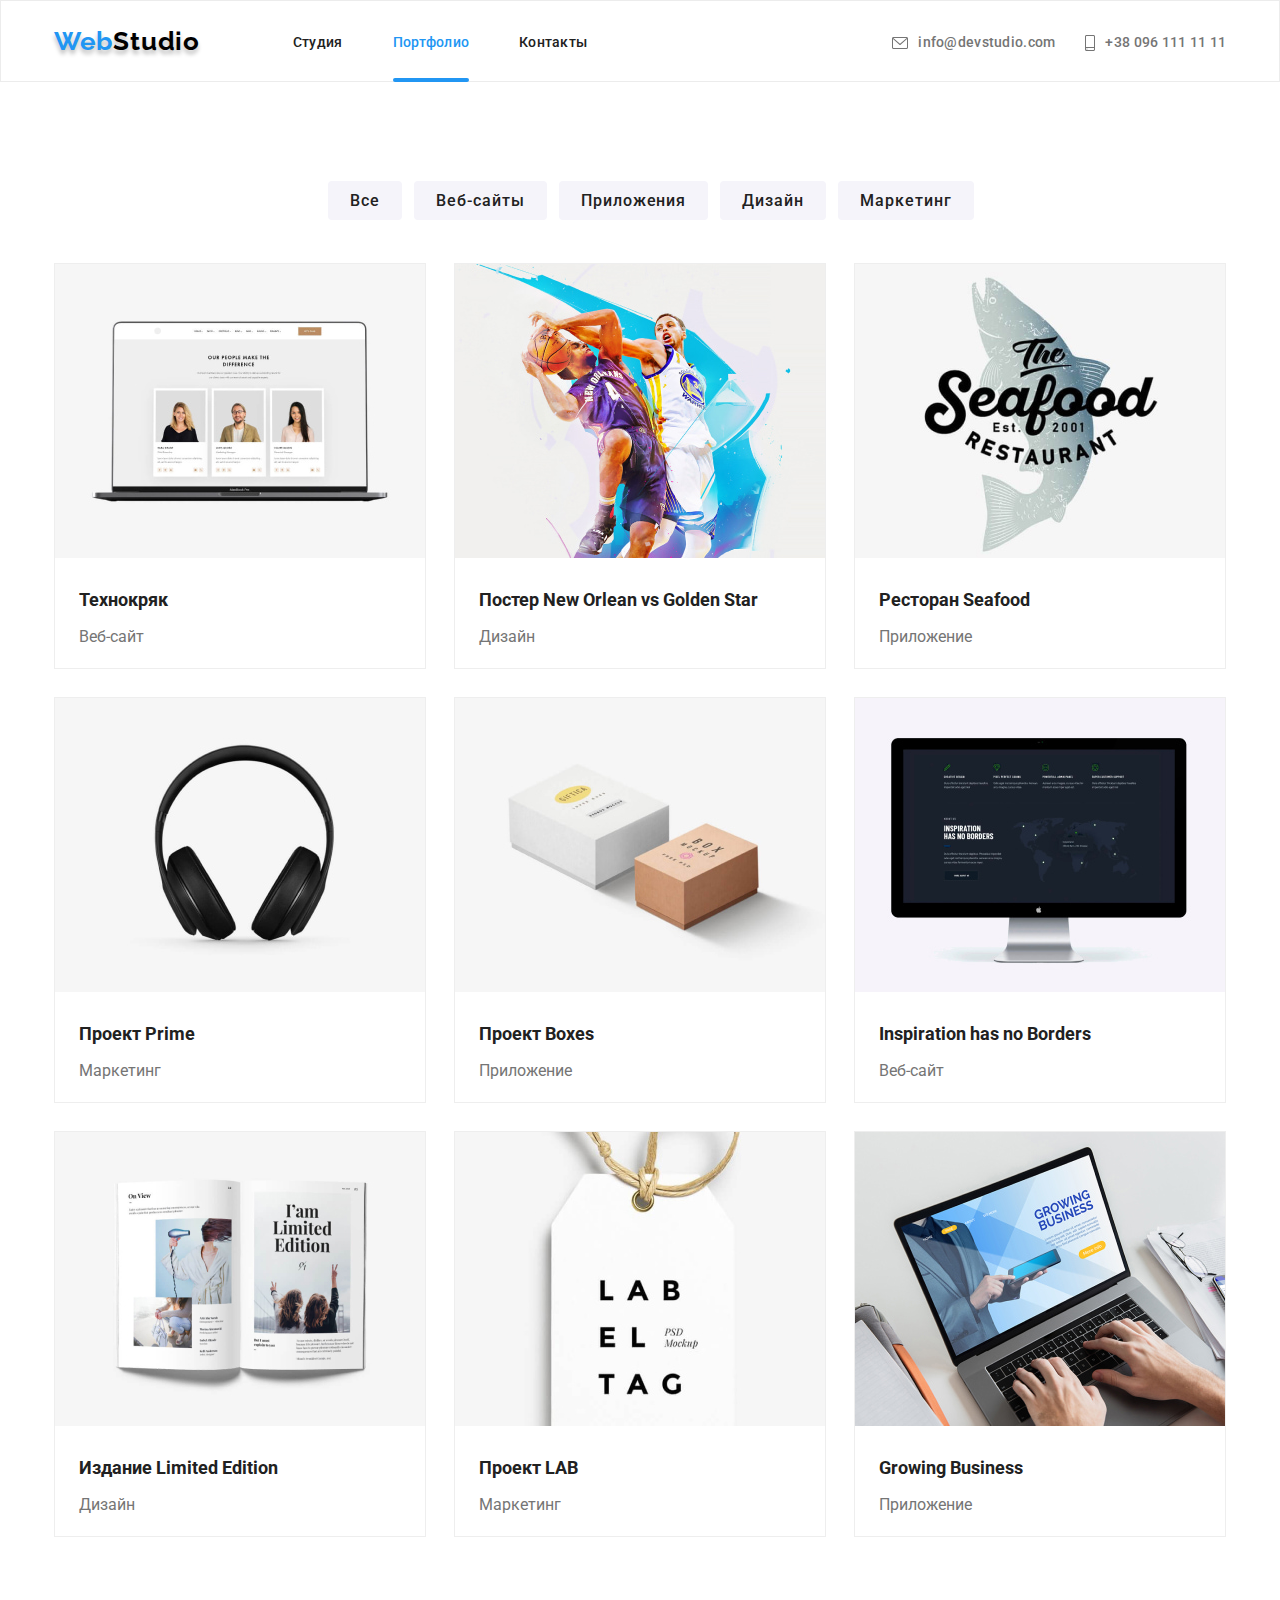
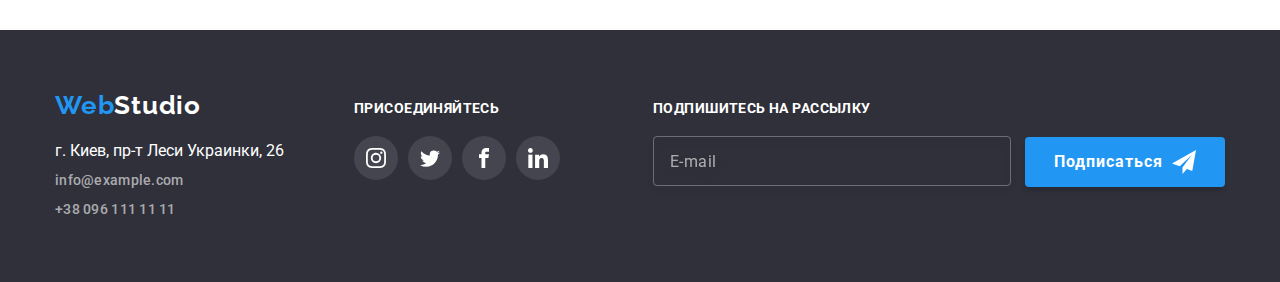
==== portfolio.html @ 17c07fdd "1" ====
<!DOCTYPE html>
<html lang="en">
<head>
    <meta charset="UTF-8">
    <meta name="viewport" content="width=device-width, initial-scale=1.0">
    <title>Web Studio (Portfolio)</title>
    <link rel="stylesheet" href="./css/style.css">    
    <link rel="stylesheet" href="./css/modern-normalize.css">
    <link rel="preconnect" href="https://fonts.gstatic.com">
    <link href="https://fonts.googleapis.com/css2?family=Raleway:wght@700&display=swap" rel="stylesheet">
    <link href="https://fonts.googleapis.com/css2?family=Roboto:ital,wght@0,400;0,700;0,900;1,900&display=swap" rel="stylesheet">
</head>
<body>
    <header class="header">
        <span class="mailshadow"><a class="logo" href="./index.html">Web<span>Studio</span></a></span>
        <nav class="nav-list">
            <ul>
                <li><a href="./index.html">Студия</a></li>
                <li><a class="current" href="./portfolio.html">Портфолио</a></li>
                <li><a href="#footer">Контакты</a></li>
            </ul>
        </nav>
        <ul class="contacts">
            <li>
                <a class="contact-icon" href="mailto:info@devstudio.com">
                    <svg class="mail-icon">
                        <use href="./image/symbol-defs.svg#mail"></use>
                    </svg>info@devstudio.com
                </a>
            </li>
            <li>
                <a class="contact-icon" href="tel:+380961111111">
                    <svg class="phone-icon">
                        <use href="./image/symbol-defs.svg#phone"></use>
                    </svg>+38 096 111 11 11
                </a>
            </li>
        </ul>
    </header>
    <main>
        <section class="psection">
            <!-- <h1>наши работы</h1> -->
            <div class="pfilter">
                <a href="#" class="pbutton">Все</a>
                <a href="#" class="pbutton">Веб-сайты</a>
                <a href="#" class="pbutton">Приложения</a>
                <a href="#" class="pbutton">Дизайн</a>
                <a href="#" class="pbutton">Маркетинг</a>
            </div>        
            <ul class="pgallery">
                <li>
                    <a href="#">
                        <div class="cards-description">
                            <img class="pgallery-img" src="./image/projects/proj_1.jpg" alt="proj_1">
                            <p class="card-text">Технокряк это современная площадка распространения коронавируса. Компании используют эту платформу для цифрового шпионажа и атак на защищённые сервера конкурентов
                            </p>
                        </div>
                        <h2 class="pgallery-title">Технокряк</h2>
                        <p class="pgallery-work">Веб-сайт</p>
                    </a>        
                </li>
                <li>
                    <a href="#">
                        <div class="cards-description">
                            <img class="pgallery-img" src="./image/projects/proj_2.jpg" alt="proj_2">
                            <p class="card-text">Технокряк это современная площадка распространения коронавируса. Компании используют эту платформу для цифрового шпионажа и атак на защищённые сервера конкурентов
                            </p>
                        </div>
                        <h2 class="pgallery-title">Постер New Orlean vs Golden Star</h2>
                        <p class="pgallery-work">Дизайн</p>
                    </a>
                </li>
                <li>
                    <a href="">
                        <div class="cards-description">
                            <img class="pgallery-img" src="./image/projects/proj_3.jpg" alt="proj_3">
                            <p class="card-text">Технокряк это современная площадка распространения коронавируса. Компании используют эту платформу для цифрового шпионажа и атак на защищённые сервера конкурентов
                            </p>
                        </div>
                        <h2 class="pgallery-title">Ресторан Seafood</h2>
                        <p class="pgallery-work">Приложение</p>
                    </a>
                </li>
                <li>
                    <a href="">
                        <div class="cards-description">
                            <img class="pgallery-img" src="./image/projects/proj_4.jpg" alt="proj_4">
                            <p class="card-text">Технокряк это современная площадка распространения коронавируса. Компании используют эту платформу для цифрового шпионажа и атак на защищённые сервера конкурентов
                            </p>
                        </div>
                        <h2 class="pgallery-title">Проект Prime</h2>
                        <p class="pgallery-work">Маркетинг</p>
                    </a>
                </li>
                <li>
                    <a href="">
                        <div class="cards-description">
                            <img class="pgallery-img" src="./image/projects/proj_5.jpg" alt="proj_5">
                            <p class="card-text">Технокряк это современная площадка распространения коронавируса. Компании используют эту платформу для цифрового шпионажа и атак на защищённые сервера конкурентов
                            </p>
                        </div>
                        <h2 class="pgallery-title">Проект Boxes</h2>
                        <p class="pgallery-work">Приложение</p>
                    </a>
                </li>
                <li>
                    <a href="">
                        <div class="cards-description">
                            <img class="pgallery-img" src="./image/projects/proj_6.jpg" alt="proj_6">
                            <p class="card-text">Технокряк это современная площадка распространения коронавируса. Компании используют эту платформу для цифрового шпионажа и атак на защищённые сервера конкурентов
                            </p>
                        </div>
                        <h2 class="pgallery-title">Inspiration has no Borders</h2>
                        <p class="pgallery-work">Веб-сайт</p>
                    </a>
                </li>
                <li>
                    <a href="">
                        <div class="cards-description">
                            <img class="pgallery-img" src="./image/projects/proj_7.jpg" alt="proj_7">
                            <p class="card-text">Технокряк это современная площадка распространения коронавируса. Компании используют эту платформу для цифрового шпионажа и атак на защищённые сервера конкурентов
                            </p>
                        </div>
                        <h2 class="pgallery-title">Издание Limited Edition</h2>
                        <p class="pgallery-work">Дизайн</p>
                    </a>
                </li>
                <li>
                    <a href="">
                        <div class="cards-description">
                            <img class="pgallery-img" src="./image/projects/proj_8.jpg" alt="proj_8">
                            <p class="card-text">Технокряк это современная площадка распространения коронавируса. Компании используют эту платформу для цифрового шпионажа и атак на защищённые сервера конкурентов
                            </p>
                        </div>
                        <h2 class="pgallery-title">Проект LAB</h2>
                        <p class="pgallery-work">Маркетинг</p>
                    </a>
                </li>
                <li>
                    <a href="">
                        <div class="cards-description">
                            <img class="pgallery-img" src="./image/projects/proj_9.jpg" alt="proj_9">
                            <p class="card-text">Технокряк это современная площадка распространения коронавируса. Компании используют эту платформу для цифрового шпионажа и атак на защищённые сервера конкурентов
                            </p>
                        </div>
                        <h2 class="pgallery-title"> Growing Business</h2>
                        <p class="pgallery-work">Приложение</p>
                    </a>
                </li>
            </ul>
        </section>
        </main>
        <footer class="footer" id="footer">
            <div><a class="logo" href="./index.html">Web<span>Studio</span></a>
                <ul class="contacts" id="#footer">
                    <li><span class="address">г. Киев, пр-т Леси Украинки, 26</span></li>
                    <li><a href="mailto:info@example.com">info@example.com</a></li>
                    <li><a href="tel:+380961111111">+38 096 111 11 11</a></li>
                </ul> 
            </div>       
            <section class="enjoy">
                <p>присоединяйтесь</p>
                <ul class="button-footer">
                    <li>  
                        <a href="">                        
                            <svg class="icon-footer">
                                <use href="./image/symbol-defs.svg#icon-instagram"></use>
                            </svg>
                        </a> 
                    </li>
                    <li>
                        <a href="">
                            <svg class="icon-footer">
                                <use href="./image/symbol-defs.svg#icon-twitter"></use>
                            </svg>
                        </a>
                    </li>
                    <li>
                        <a href="">
                            <svg class="icon-footer">
                                <use href="./image/symbol-defs.svg#icon-facebook"></use>
                            </svg>
                        </a>
                    </li>
                    <li>
                        <a href="">
                            <svg class="icon-footer">
                                <use href="./image/symbol-defs.svg#icon-linkedin-1-1"></use>
                            </svg>
                        </a>
                    </li>
                </ul>
            </section>
            <section class="subscribe">
                <label for="email"><p>ПОДПИШИТЕСЬ НА РАССЫЛКУ</p></label>
                <input type="email" name="email" id="email" placeholder="E-mail"/>
                <button type="submit"><span>Подписаться</span>
                    <svg class="send" width="24px" height="24px">
                        <use href="./image/symbol-defs.svg#send" ></use>
                    </svg>
                </button>
            </section>
        </footer>
    </body>
        
</html>
---- css/style.css ----
:root {
  --primary-text-color: #757575;
  --title-text-color: #212121;
  --accent-color: #2196f3;
  --accent-color-2: #ffffff;
  --background-color: #2f303a;
  --background-color-2: #f5f4fa;
}

body {
  font-family: Roboto;
  font-style: normal;
  min-width: 1250px;
  margin: 0 auto;
}

ul {
  list-style: none;
  padding-left: 0px;
}

a {
  text-decoration: none;
}

.logo {
  color: var(--accent-color);
  font-family: Raleway;
  font-size: 26px;
  font-weight: 700;
  letter-spacing: 0.78px;
  line-height: 1.19;
  margin-right: 93px;
  display: flex;
}

.logo span {
  color: #000;
}

footer .logo span {
  color: var(--accent-color-2);
}

.nav-list a {
  color: var(--title-text-color);
  font-size: 14px;
  font-weight: 500;
  letter-spacing: 0.28px;
  padding: 10px 0px 32px;
}

.nav-list a:hover,
.nav-list a:focus {
  color: var(--accent-color);
  transition: 250ms cubic-bezier(0.4, 0, 0.2, 1);
}

.nav-list a.current {
  color: var(--accent-color);
}

.nav-list li {
  margin-right: 50px;
  position: relative;
}

.nav-list li:last-child,
.contacts li:last-child {
  margin-right: 0px;
}

.nav-list ul {
  display: flex;
  padding: 0%;
  margin-right: 305px;
}

.phone-icon {
  padding-top: 1px;
  width: 10px;
  height: 16px;
  margin-right: 10px;
}

.mail-icon {
  padding-top: 3px;
  width: 16px;
  height: 12px;
  margin-right: 10px;
}

.contact-icon {
  fill: currentColor;
  vertical-align: middle;
  display: inline-flex;
}

.contacts a:hover,
.contacts a:focus,
.contact-icon:hover,
.contact-icon:focus {
  color: var(--accent-color);
  text-shadow: 0px 4px 4px rgba(0, 0, 0, 0.25);
  transition: 250ms cubic-bezier(0.4, 0, 0.2, 1);
}

.nav-list .current::after {
  position: absolute;
  bottom: -31px;
  left: 0;
  content: '';
  width: 100%;
  height: 4px;
  background-color: var(--accent-color);
  border-radius: 2px;
}

.contacts a {
  color: var(--primary-text-color);
  font-size: 14px;
  font-weight: 500;
  letter-spacing: 0.28px;
}

.contacts {
  display: inline-flex;
}

.contacts li {
  margin-right: 30px;
}

.contacts ul {
  display: flex;
  padding: 0%;
}

.mailshadow {
  text-shadow: 0px 4px 4px rgba(0, 0, 0, 0.25);
}

.header {
  height: 80px;
  align-items: center;
  justify-content: center;
  display: flex;
  border: 1px solid #ececec;
}

.hero {
  height: 600px;
  background-color: rgba(47, 48, 58, 0.4);
  background-image: url('../image/hero.png');
  background-repeat: no-repeat;
  background-size: cover;
  background-position: center;
  background-blend-mode: overlay;
  display: flex;
  flex-direction: column;
  align-items: center;
  text-align: center;
}

.hero h1 {
  color: var(--accent-color-2);
  width: 696px;
  height: 120px;
  font-size: 44px;
  font-weight: 900;
  letter-spacing: 0.06em;
  line-height: 60px;
  margin-top: 200px;
  margin-bottom: 30px;
}

.pbutton,
.button {
  font-family: Roboto;
  font-style: normal;
  font-size: 16px;
  letter-spacing: 0.06em;
  border-radius: 4px;
  border: 0px;
}

.button {
  color: var(--accent-color-2);
  background-color: var(--accent-color);
  padding: 10px 32px;
  line-height: 30px;
  font-weight: 700;
  filter: drop-shadow(0px 4px 4px rgba(0, 0, 0, 0.25));
}

.backdrop {
  position: fixed;
  top: 0;
  left: 0;
  z-index: 2;
  width: 100%;
  height: 100%;
  background-color: rgba(0, 0, 0, 0.2);
  transition: opacity 250ms cubic-bezier(0.4, 0, 0.2, 1);
}

.backdrop.is-hidden {
  opacity: 0;
  pointer-events: none;
}

.modal {
  position: absolute;
  display: flex;
  justify-content: center;
  top: 50%;
  left: 50%;
  transform: translate(-50%, -50%);
  width: 528px;
  height: 581px;
  background-color: var(--accent-color-2);
  transition: 250ms cubic-bezier(0.4, 0, 0.2, 1);
  box-shadow: 0px 1px 3px rgba(0, 0, 0, 0.12), 0px 1px 1px rgba(0, 0, 0, 0.14),
    0px 2px 1px rgba(0, 0, 0, 0.2);
  border-radius: 4px;
}

.modal-close {
  position: absolute;
  display: flex;
  align-items: center;
  justify-content: center;
  top: 8px;
  right: 8px;
  width: 30px;
  height: 30px;
  background: #ffffff;
  border: 1px solid rgba(0, 0, 0, 0.1);
  border-radius: 50%;
  transition: 250ms cubic-bezier(0.4, 0, 0.2, 1);
}

.icon-close {
  width: 18px;
  height: 18px;
}

.modal-close:focus,
.modal-close:hover {
  fill: var(--accent-color);
}

.modal p {
  user-select: none;
  padding-top: 40px;
  font-size: 20px;
  font-weight: 700;
  margin: 0px 0px 12px;
}

.formspan {
  display: flex;
  font-size: 12px;
  line-height: 14px;
  letter-spacing: 0.01em;
  color: #757575;
}

.label-input,
.form textarea {
  width: 448px;
  height: 40px;
  border: 1px solid rgba(33, 33, 33, 0.2);
  box-sizing: border-box;
  border-radius: 4px;
  margin: 4px 0px 10px;
  cursor: pointer;
  padding-top: 12px;
  padding-bottom: 12px;
  padding-left: 42px;
  font-size: 16px;
  transition: 250ms cubic-bezier(0.4, 0, 0.2, 1);
}

.form textarea {
  height: 120px;
  margin-bottom: 20px;
  padding: 12px 16px;
  resize: none;
}

.form textarea::-webkit-input-placeholder {
  font-size: 14px;
  line-height: 16px;
  letter-spacing: 0.01em;
  color: rgba(117, 117, 117, 0.5);
}

.form label:last-child,
.form input:last-child {
  display: inline-flex;
  width: auto;
}

.form input:last-child {
  height: 15px;
  width: 16px;
  margin-right: 9px;
}

.hero button:hover,
.hero button:focus,
.subscribe button:hover,
.subscribe button:focus {
  cursor: pointer;
}

.form-submit {
  width: 200px;
  height: 50px;
  background: #2196f3;
  box-shadow: 0px 4px 4px rgba(0, 0, 0, 0.15);
  border-radius: 4px;
  border: 0px;
  margin-top: 30px;
  font-weight: bold;
  font-size: 16px;
  line-height: 30px;
  letter-spacing: 0.06em;
  color: #ffffff;
  font-family: Roboto;
}

.label-form {
  position: relative;
  display: flex;
  flex-direction: column;
}

.label-form svg {
  position: absolute;
  bottom: 21px;
  left: 12px;
}

.form input:focus,
.form input:hover,
.form textarea:hover,
.form textarea:focus {
  border-color: var(--accent-color);
  outline: none;
  cursor: pointer;
  transition: 250ms cubic-bezier(0.4, 0, 0.2, 1);
}

.form input:focus ~ svg,
.form input:hover ~ svg {
  fill: var(--accent-color);
  cursor: pointer;
  transition: 250ms cubic-bezier(0.4, 0, 0.2, 1);
}

.lable-agree {
  display: flex;
  align-items: center;
}

.input-agree {
  appearance: none;
  cursor: pointer;
}

.input-agree:checked + svg {
  background-image: url(../image/Vector.svg);
  background-color: var(--accent-color);
  fill: transparent;
  background-repeat: no-repeat;
  background-position: center;
  border-radius: 2px;
  transition: 250ms cubic-bezier(0.4, 0, 0.2, 1);
}

.checkbox-text {
  margin-left: 7px;
  margin-right: 4px;
  font-weight: 500;
  font-size: 14px;
  letter-spacing: 0.03em;
  color: var(--primary-text-color);
}

.checkbox-link {
  font-weight: 500;
  font-size: 14px;
  letter-spacing: 0.03em;
  color: var(--accent-color);
  text-decoration: underline;
}

.pbutton {
  background-color: var(--background-color-2);
  color: var(--title-text-color);
  padding: 9.7px 22px;
  margin-right: 8px;
  font-weight: 500;
  line-height: 38px;
}

.pbutton:hover,
.pbutton:focus {
  color: var(--accent-color-2);
  background-color: var(--accent-color);
  filter: drop-shadow(0px 1px 1px rgba(0, 0, 0, 0.15));
  filter: drop-shadow(0px 2px 1px rgba(0, 0, 0, 0.2));
  filter: drop-shadow(0px 3px 1px rgba(0, 0, 0, 0.25));
  transition: 250ms cubic-bezier(0.4, 0, 0.2, 1);
}

.icon1,
.icon2,
.icon3,
.icon4 {
  width: 70px;
  height: 70px;
}

.icon1 {
  background-image: url('../image/benefits/antenna.svg');
}

.icon2 {
  background-image: url('../image/benefits/clock.svg');
}

.icon3 {
  background-image: url('../image/benefits/diagram.svg');
}

.icon4 {
  background-image: url('../image/benefits/astronaut.svg');
}

.fon {
  height: 120px;
  margin-bottom: 30px;
  background-color: var(--background-color-2);
  display: flex;
  align-items: center;
  justify-content: center;
  border-radius: 4px;
}

.features h3 {
  color: var(--title-text-color);
  margin-top: 0px;
  margin-bottom: 10px;
  font-size: 14px;
  letter-spacing: 0.42px;
  font-weight: 700;
  text-transform: uppercase;
}

.features p {
  color: var(--primary-text-color);
  margin-top: 0px;
  font-size: 14px;
  letter-spacing: 0.42px;
  line-height: 1.71;
}

.features ul {
  display: flex;
  margin: 0px;
}

.features li {
  margin-right: 30px;
  height: 251px;
  width: 270px;
}

.features li:last-child {
  margin-right: 0px;
}

.features {
  margin-top: 94px;
  margin-bottom: 94px;
  align-items: center;
  flex-direction: column;
  display: flex;
}

.services h2,
.team h2 {
  margin: 0px;
  color: var(--title-text-color);
  font-size: 36px;
  font-weight: 700;
  letter-spacing: 1.08px;
  text-align: center;
}

.services-box {
  display: inline-flex;
  margin-top: 50px;
  margin-bottom: 0px;
}

.services-one {
  position: relative;
  margin-right: 30px;
  width: 370px;
  height: 294px;
}

.services li:last-child {
  margin-right: 0px;
}

.services {
  align-items: center;
  flex-direction: column;
  display: flex;
  margin-bottom: 94px;
}

.services-name {
  position: absolute;
  display: flex;
  align-items: center;
  justify-content: center;
  background: rgba(47, 48, 58, 0.8);
  width: 100%;
  height: 70px;
  margin: 0;
  bottom: 0;
  color: var(--accent-color-2);
  font-weight: bold;
  font-size: 14px;
  line-height: 1.14;
  letter-spacing: 0.03em;
}

.team {
  background-color: var(--background-color-2);
  height: 708px;
  text-align: center;
}

.team h2 {
  padding-top: 94px;
}

.team h3 {
  color: var(--title-text-color);
  margin: 30px 0px 10px;
  font-size: 16px;
  font-weight: 500;
  letter-spacing: 0.48px;
}

.team p {
  color: var(--primary-text-color);
  margin: 0px;
  font-size: 16px;
  letter-spacing: 0.48px;
}

.team ul {
  display: inline-flex;
  background-color: var(--background-color-2);
  margin: 0px;
}

.team-card {
  background-color: var(--accent-color-2);
  height: 428px;
  margin-right: 30px;
  border-radius: 0px 4px 4px;
  border: 0px;
  filter: drop-shadow(0px 2px 2px rgba(0, 0, 0, 0.2));
  filter: drop-shadow(0px 3px 2px rgba(0, 0, 0, 0.3));
  filter: drop-shadow(0px 4px 2px rgba(0, 0, 0, 0.4));
  margin-top: 50px;
}

.team-card:last-child {
  margin-right: 0px;
}

.team-card ul {
  padding-top: 16px;
  background-color: var(--accent-color-2);
}

.icon-button {
  width: 20px;
  height: 20px;
  fill: currentColor;
}

.button-team a:hover,
.button-team a:focus {
  background-color: var(--accent-color);
  color: var(--accent-color-2);
  transition: 250ms cubic-bezier(0.4, 0, 0.2, 1);
}

.button-team a {
  width: 44px;
  height: 44px;
  display: inline-flex;
  align-items: center;
  justify-content: center;
  color: #c4c4c4;
  background-color: #ffffff;
  margin-right: 10px;
  border-radius: 50%;
}

.button-team li:last-child {
  margin-right: -10px;
}

.clients {
  margin-top: 94px;
  margin-bottom: 94px;
  align-items: center;
  flex-direction: column;
  display: flex;
}

.clients h2 {
  font-size: 36px;
  font-weight: bold;
  margin: 0;
  height: 42px;
}

.clients ul {
  margin-top: 50px;
  margin-bottom: 0;
  height: 90px;
}

.clients li {
  display: inline-flex;
  margin-right: 26px;
  width: 170px;
  height: 90px;
}

.clients li:last-child {
  margin-right: 0px;
}

.clients-logo {
  fill: currentColor;
}

.clients a:hover,
.clients a:focus {
  color: var(--accent-color);
  border-color: var(--accent-color);
  transition: 250ms cubic-bezier(0.4, 0, 0.2, 1);
}

.clients a {
  width: 170px;
  height: 90px;
  display: inline-flex;
  align-items: center;
  justify-content: center;
  color: #afb1b8;
  background-color: var(--accent-color-2);
  border: 1px solid #afb1b8;
  box-sizing: border-box;
  border-radius: 4px;
}

footer {
  background-color: var(--background-color);
  height: 132px;
  padding: 60px 0px;
  font-style: normal;
  justify-items: center;
  justify-content: center;
  display: flex;
  flex-direction: row;
}

.footer ul {
  margin-top: 20px;
  margin-right: 70px;
  flex-direction: column;
}

.footer li {
  margin: 0px 0px 10px;
}

footer .contacts a {
  color: rgba(255, 255, 255, 0.6);
}

.enjoy,
.subscribe {
  display: inline-flexbox;
  text-transform: uppercase;
  margin-top: 10px;
}

.enjoy p,
.subscribe p {
  margin: 0px;
  font-weight: bold;
  font-size: 14px;
  line-height: 16px;
  letter-spacing: 0.03em;
}

.enjoy li {
  display: inline;
}

.enjoy ul {
  margin-right: 93px;
}

.icon-footer {
  width: 20px;
  height: 20px;
  fill: currentColor;
}

.button-footer a:hover,
.button-footer a:focus {
  border-radius: 50%;
  background-color: var(--accent-color);
  color: var(--accent-color-2);
  transition: 250ms cubic-bezier(0.4, 0, 0.2, 1);
}

.button-footer a {
  width: 44px;
  height: 44px;
  display: inline-flex;
  align-items: center;
  justify-content: center;
  color: var(--accent-color-2);
  background-color: rgba(255, 255, 255, 0.1);
  border-radius: 50%;
}

.button-footer li {
  margin-right: 6px;
}

.button-footer li:last-child {
  margin-right: 0px;
}

.address,
.enjoy p,
.subscribe p {
  color: #fff;
}

.subscribe input {
  width: 358px;
  height: 50px;
  background: transparent;
  border: 1px solid rgba(255, 255, 255, 0.3);
  box-sizing: border-box;
  filter: drop-shadow(0px 4px 4px rgba(0, 0, 0, 0.15));
  border-radius: 4px;
  margin-top: 20px;
  margin-right: 10px;
  padding: 0px 0px 0px 16px;
}

.subscribe input::-webkit-input-placeholder {
  color: rgba(255, 255, 255, 0.6);
  font-family: Roboto;
  font-size: 16px;
  font-style: normal;
  font-weight: 400;
  line-height: 20px;
  letter-spacing: 0.03em;
  text-align: left;
}

.subscribe button {
  width: 200px;
  height: 50px;
  background: var(--accent-color);
  border-radius: 4px;
  box-shadow: 0px 4px 4px 0px rgba(0, 0, 0, 0.15);
  border: 0px;
  color: var(--accent-color-2);
  font-family: Roboto;
  font-size: 16px;
  font-style: normal;
  font-weight: 700;
  line-height: 30px;
  letter-spacing: 0.06em;
}

.send {
  padding-left: 4px;
  vertical-align: middle;
}

.psection {
  flex-direction: column;
  display: flex;
  align-items: center;
  margin-left: 30px;
  margin-top: 100px;
}

.pgallery-title {
  color: var(--title-text-color);
  font-weight: 700;
  font-size: 18px;
  line-height: 36px;
  margin: 20px 0px 4px 24px;
}

.pgallery-work {
  color: var(--primary-text-color);
  font-size: 16px;
  line-height: 30px;
  margin: 0 0 0 24px;
}

.pgallery {
  display: flex;
  flex-wrap: wrap;
  width: 1200px;
  margin: 14px 0 94px;
}

.pgallery li {
  height: 404px;
  margin-top: 30px;
  margin-right: 30px;
  outline: 1px solid #eeeeee;
}

.pgallery li:hover,
.pgallery li:focus {
  box-shadow: 0px 1px 1px rgba(0, 0, 0, 0.12), 0px 4px 4px rgba(0, 0, 0, 0.06),
    1px 4px 6px rgba(0, 0, 0, 0.16);
  transition: 250ms cubic-bezier(0.4, 0, 0.2, 1);
}

.pgallery li:hover .card-text,
.pgallery li:focus .card-text {
  opacity: 1;
  transform: translateY(0);
}

.cards-description {
  position: relative;
  overflow: hidden;
}

.card-text {
  position: absolute;
  font-size: 18px;
  line-height: 1.56;
  letter-spacing: 0.03em;
  margin-top: 0;
  margin-bottom: 0;
  width: 100%-30px;
  height: 100%;
  padding: 63px 24px;
  top: 0;
  left: 0;
  color: var(--accent-color-2);
  transform: translateY(100%);
  transition: 250ms cubic-bezier(0.4, 0, 0.2, 1);
  background-color: rgba(33, 150, 243, 0.9);
}
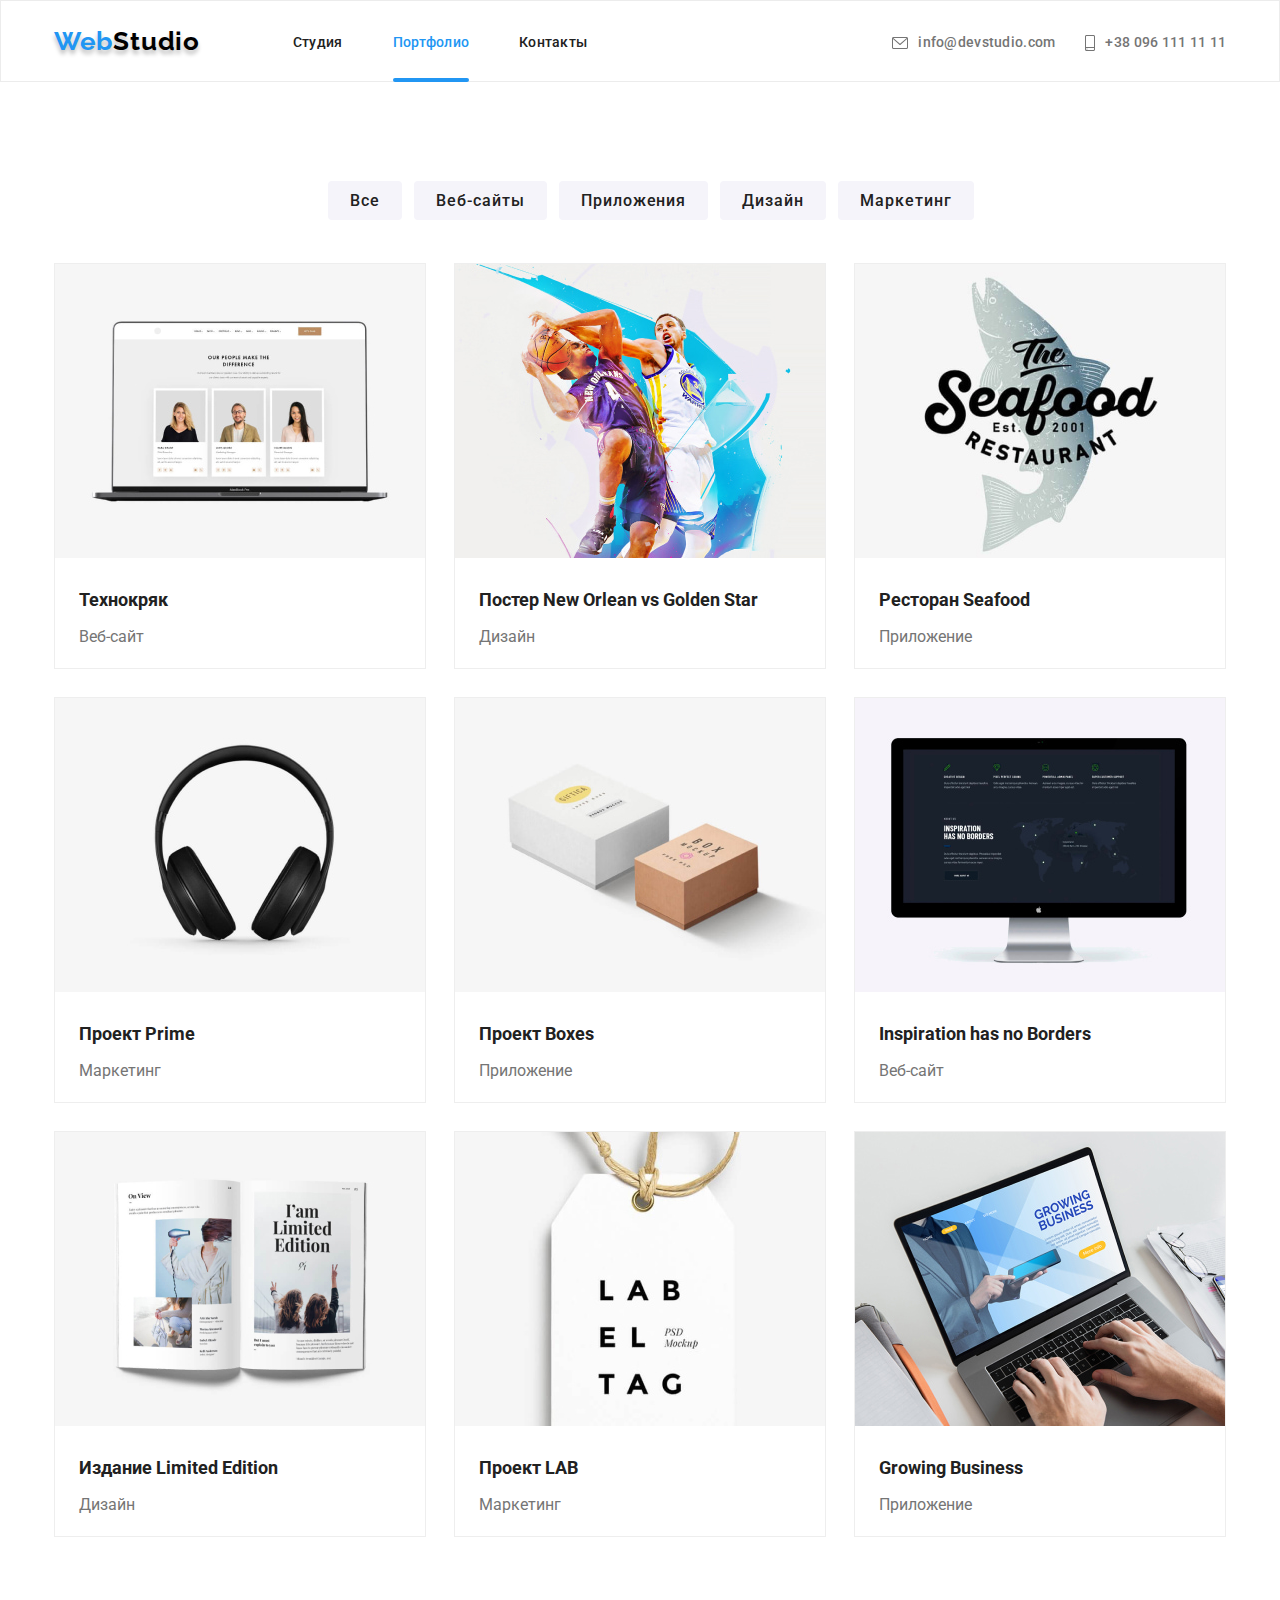
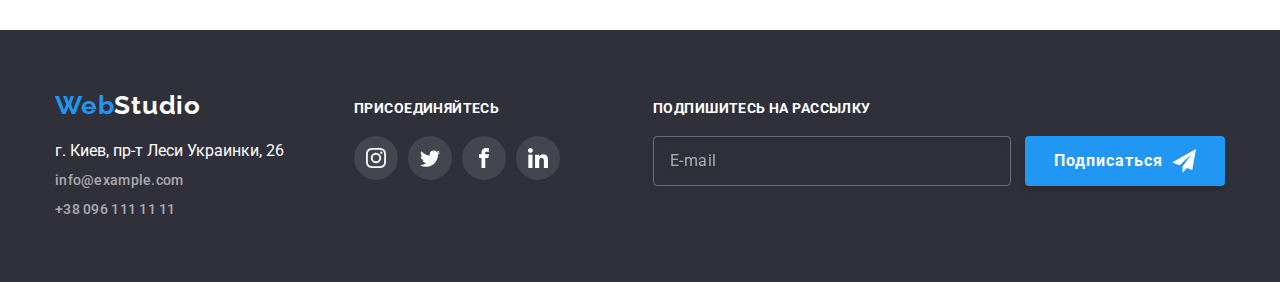
==== commit 11cd8eb7: "sass_final" ====
--- a/portfolio.html
+++ b/portfolio.html
@@ -4,8 +4,7 @@
     <meta charset="UTF-8">
     <meta name="viewport" content="width=device-width, initial-scale=1.0">
     <title>Web Studio (Portfolio)</title>
-    <link rel="stylesheet" href="./css/style.css">    
-    <link rel="stylesheet" href="./css/modern-normalize.css">
+    <link rel="stylesheet" href="./css/main.min.css">  
     <link rel="preconnect" href="https://fonts.gstatic.com">
     <link href="https://fonts.googleapis.com/css2?family=Raleway:wght@700&display=swap" rel="stylesheet">
     <link href="https://fonts.googleapis.com/css2?family=Roboto:ital,wght@0,400;0,700;0,900;1,900&display=swap" rel="stylesheet">
@@ -149,58 +148,57 @@
                 </li>
             </ul>
         </section>
-        </main>
-        <footer class="footer" id="footer">
-            <div><a class="logo" href="./index.html">Web<span>Studio</span></a>
-                <ul class="contacts" id="#footer">
-                    <li><span class="address">г. Киев, пр-т Леси Украинки, 26</span></li>
-                    <li><a href="mailto:info@example.com">info@example.com</a></li>
-                    <li><a href="tel:+380961111111">+38 096 111 11 11</a></li>
-                </ul> 
-            </div>       
-            <section class="enjoy">
-                <p>присоединяйтесь</p>
-                <ul class="button-footer">
-                    <li>  
-                        <a href="">                        
-                            <svg class="icon-footer">
-                                <use href="./image/symbol-defs.svg#icon-instagram"></use>
-                            </svg>
-                        </a> 
-                    </li>
-                    <li>
-                        <a href="">
-                            <svg class="icon-footer">
-                                <use href="./image/symbol-defs.svg#icon-twitter"></use>
-                            </svg>
-                        </a>
-                    </li>
-                    <li>
-                        <a href="">
-                            <svg class="icon-footer">
-                                <use href="./image/symbol-defs.svg#icon-facebook"></use>
-                            </svg>
-                        </a>
-                    </li>
-                    <li>
-                        <a href="">
-                            <svg class="icon-footer">
-                                <use href="./image/symbol-defs.svg#icon-linkedin-1-1"></use>
-                            </svg>
-                        </a>
-                    </li>
-                </ul>
-            </section>
-            <section class="subscribe">
-                <label for="email"><p>ПОДПИШИТЕСЬ НА РАССЫЛКУ</p></label>
-                <input type="email" name="email" id="email" placeholder="E-mail"/>
-                <button type="submit"><span>Подписаться</span>
-                    <svg class="send" width="24px" height="24px">
-                        <use href="./image/symbol-defs.svg#send" ></use>
-                    </svg>
-                </button>
-            </section>
-        </footer>
-    </body>
-        
+    </main>
+    <footer class="footer" id="footer">
+        <div><a class="logo" href="./index.html">Web<span>Studio</span></a>
+            <ul class="contacts" id="#footer">
+                <li><span class="address">г. Киев, пр-т Леси Украинки, 26</span></li>
+                <li><a href="mailto:info@example.com">info@example.com</a></li>
+                <li><a href="tel:+380961111111">+38 096 111 11 11</a></li>
+            </ul> 
+        </div>       
+        <section class="enjoy">
+            <p>присоединяйтесь</p>
+            <ul class="button-footer">
+                <li>  
+                    <a href="">                        
+                        <svg class="icon-footer">
+                            <use href="./image/symbol-defs.svg#icon-instagram"></use>
+                        </svg>
+                    </a> 
+                </li>
+                <li>
+                    <a href="">
+                        <svg class="icon-footer">
+                            <use href="./image/symbol-defs.svg#icon-twitter"></use>
+                        </svg>
+                    </a>
+                </li>
+                <li>
+                    <a href="">
+                        <svg class="icon-footer">
+                            <use href="./image/symbol-defs.svg#icon-facebook"></use>
+                        </svg>
+                    </a>
+                </li>
+                <li>
+                    <a href="">
+                        <svg class="icon-footer">
+                            <use href="./image/symbol-defs.svg#icon-linkedin-1-1"></use>
+                        </svg>
+                    </a>
+                </li>
+            </ul>
+        </section>
+        <section class="subscribe">
+            <label for="email"><p>ПОДПИШИТЕСЬ НА РАССЫЛКУ</p></label>
+            <input type="email" name="email" id="email" placeholder="E-mail"/>
+            <button type="submit"><span>Подписаться</span>
+                <svg class="send" width="24px" height="24px">
+                    <use href="./image/symbol-defs.svg#send" ></use>
+                </svg>
+            </button>
+        </section>
+    </footer>
+</body>        
 </html>--- a/css/main.min.css
+++ b/css/main.min.css
@@ -0,0 +1,2 @@
+body{font-family:Roboto;font-style:normal;min-width:1250px;margin:0 auto}ul{list-style:none;padding-left:0px}a{text-decoration:none}.logo{color:#2196f3;font-family:Raleway;font-size:26px;font-weight:700;letter-spacing:0.78px;line-height:1.19;margin-right:93px;display:flex}.logo span{color:#000}.nav-list a{color:#212121;font-size:14px;font-weight:500;letter-spacing:0.28px;padding:10px 0px 32px}.nav-list a:hover,.nav-list a:focus{color:#2196f3;transition:250ms cubic-bezier(0.4, 0, 0.2, 1)}.nav-list a.current{color:#2196f3}.nav-list li{margin-right:50px;position:relative}.nav-list li:last-child,.contacts li:last-child{margin-right:0px}.nav-list ul{display:flex;padding:0%;margin-right:305px}.phone-icon{padding-top:1px;width:10px;height:16px;margin-right:10px}.mail-icon{padding-top:3px;width:16px;height:12px;margin-right:10px}.contact-icon{fill:currentColor;vertical-align:middle;display:inline-flex}.contacts a:hover,.contacts a:focus,.contact-icon:hover,.contact-icon:focus{color:#2196f3;text-shadow:0px 4px 4px rgba(0,0,0,0.25);transition:250ms cubic-bezier(0.4, 0, 0.2, 1)}.nav-list .current::after{position:absolute;bottom:-31px;left:0;content:'';width:100%;height:4px;background-color:#2196f3;border-radius:2px}.contacts a{color:#757575;font-size:14px;font-weight:500;letter-spacing:0.28px}.contacts{display:inline-flex}.contacts li{margin-right:30px}.contacts ul{display:flex;padding:0%}.mailshadow{text-shadow:0px 4px 4px rgba(0,0,0,0.25)}.header{height:80px;align-items:center;justify-content:center;display:flex;border:1px solid #ececec}.hero{height:600px;background-color:rgba(47,48,58,0.4);background-image:url("../image/hero.png");background-repeat:no-repeat;background-size:cover;background-position:center;background-blend-mode:overlay;display:flex;flex-direction:column;align-items:center;text-align:center}.hero h1{color:#fff;width:696px;height:120px;font-size:44px;font-weight:900;letter-spacing:0.06em;line-height:60px;margin-top:200px;margin-bottom:30px}.button{font-family:Roboto;font-style:normal;font-size:16px;letter-spacing:0.06em;border-radius:4px;border:0px}.button{color:#fff;background-color:#2196f3;padding:10px 32px;line-height:30px;font-weight:700;filter:drop-shadow(0px 4px 4px rgba(0,0,0,0.25))}.icon1,.icon2,.icon3,.icon4{width:70px;height:70px}.icon1{background-image:url("../image/benefits/antenna.svg")}.icon2{background-image:url("../image/benefits/clock.svg")}.icon3{background-image:url("../image/benefits/diagram.svg")}.icon4{background-image:url("../image/benefits/astronaut.svg")}.fon{height:120px;margin-bottom:30px;background-color:#f5f4fa;display:flex;align-items:center;justify-content:center;border-radius:4px}.features h3{color:var(--title-text-color);margin-top:0px;margin-bottom:10px;font-size:14px;letter-spacing:0.42px;font-weight:700;text-transform:uppercase}.features p{color:var(--primary-text-color);margin-top:0px;font-size:14px;letter-spacing:0.42px;line-height:1.71}.features ul{display:flex;margin:0px}.features li{margin-right:30px;height:251px;width:270px}.features li:last-child{margin-right:0px}.features{margin-top:94px;margin-bottom:94px;align-items:center;flex-direction:column;display:flex}.services h2,.team h2{margin:0px;color:#212121;font-size:36px;font-weight:700;letter-spacing:1.08px;text-align:center}.services-box{display:inline-flex;margin-top:50px;margin-bottom:0px}.services-one{position:relative;margin-right:30px;width:370px;height:294px}.services li:last-child{margin-right:0px}.services{align-items:center;flex-direction:column;display:flex;margin-bottom:94px}.services-name{position:absolute;display:flex;align-items:center;justify-content:center;background:rgba(47,48,58,0.8);width:100%;height:70px;margin:0;bottom:0;color:#fff;font-weight:700;font-size:14px;line-height:1.14;letter-spacing:0.03em}.team{background-color:#f5f4fa;height:708px;text-align:center}.team h2{padding-top:94px}.team h3{color:#212121;margin:30px 0px 10px;font-size:16px;font-weight:500;letter-spacing:0.48px}.team p{color:#757575;margin:0px;font-size:16px;letter-spacing:0.48px}.team ul{display:inline-flex;background-color:#f5f4fa;margin:0px}.team-card{background-color:#fff;height:428px;margin-right:30px;border-radius:0px 4px 4px;border:0px;filter:drop-shadow(0px 2px 2px rgba(0,0,0,0.2));filter:drop-shadow(0px 3px 2px rgba(0,0,0,0.3));filter:drop-shadow(0px 4px 2px rgba(0,0,0,0.4));margin-top:50px}.team-card:last-child{margin-right:0px}.team-card ul{padding-top:16px;background-color:#fff}.icon-button{width:20px;height:20px;fill:currentColor}.button-team a:hover,.button-team a:focus{background-color:#2196f3;color:#fff;transition:250ms cubic-bezier(0.4, 0, 0.2, 1)}.button-team a{width:44px;height:44px;display:inline-flex;align-items:center;justify-content:center;color:#c4c4c4;background-color:#fff;margin-right:10px;border-radius:50%}.button-team li:last-child{margin-right:-10px}.clients{margin-top:94px;margin-bottom:94px;align-items:center;flex-direction:column;display:flex}.clients h2{font-size:36px;font-weight:700;margin:0;height:42px}.clients ul{margin-top:50px;margin-bottom:0;height:90px}.clients li{display:inline-flex;margin-right:26px;width:170px;height:90px}.clients li:last-child{margin-right:0px}.clients-logo{fill:currentColor}.clients a:hover,.clients a:focus{color:#2196f3;border-color:#2196f3;transition:250ms cubic-bezier(0.4, 0, 0.2, 1)}.clients a{width:170px;height:90px;display:inline-flex;align-items:center;justify-content:center;color:#afb1b8;background-color:#fff;border:1px solid #afb1b8;box-sizing:border-box;border-radius:4px}footer{background-color:#2f303a;height:132px;padding:60px 0px;justify-items:center;justify-content:center;display:flex;flex-direction:row}.footer ul{margin-top:20px;margin-right:70px;flex-direction:column}.footer li{margin:0px 0px 10px}.logo{color:#2196f3;font-family:Raleway;font-size:26px;font-weight:700;letter-spacing:0.78px;line-height:1.19;margin-right:93px;display:flex}footer .logo span{color:#fff}footer .contacts a{color:rgba(255,255,255,0.6)}.enjoy,.subscribe{display:inline-flexbox;text-transform:uppercase;margin-top:10px}.enjoy p,.subscribe p{margin:0px;font-weight:700;font-size:14px;line-height:16px;letter-spacing:0.03em}.enjoy li{display:inline}.enjoy ul{margin-right:93px}.icon-footer{width:20px;height:20px;fill:currentColor}.button-footer a:hover,.button-footer a:focus{border-radius:50%;background-color:#2196f3;color:#fff;transition:250ms cubic-bezier(0.4, 0, 0.2, 1)}.button-footer a{width:44px;height:44px;display:inline-flex;align-items:center;justify-content:center;color:#fff;background-color:rgba(255,255,255,0.1);border-radius:50%}.button-footer li{margin-right:6px}.button-footer li:last-child{margin-right:0px}.address,.enjoy p,.subscribe p{color:#fff}.subscribe input{width:358px;height:50px;background:transparent;border:1px solid rgba(255,255,255,0.3);box-sizing:border-box;filter:drop-shadow(0px 4px 4px rgba(0,0,0,0.15));border-radius:4px;margin-top:20px;margin-right:10px;padding:0px 0px 0px 16px}.subscribe input::-webkit-input-placeholder{color:rgba(255,255,255,0.6);font-family:Roboto;font-size:16px;font-style:normal;font-weight:400;line-height:20px;letter-spacing:0.03em;text-align:left}.subscribe button{width:200px;height:50px;background:#2196f3;border-radius:4px;box-shadow:0px 4px 4px 0px rgba(0,0,0,0.15);border:0px;color:#fff;font-family:Roboto;font-size:16px;font-style:normal;font-weight:700;line-height:30px;letter-spacing:0.06em}.send{padding-left:4px;vertical-align:middle}.psection{flex-direction:column;display:flex;align-items:center;margin-left:30px;margin-top:100px}.backdrop{position:fixed;top:0;left:0;z-index:2;width:100%;height:100%;background-color:rgba(0,0,0,0.2);transition:opacity 250ms cubic-bezier(0.4, 0, 0.2, 1)}.backdrop.is-hidden{opacity:0;pointer-events:none}.modal{position:absolute;display:flex;justify-content:center;top:50%;left:50%;transform:translate(-50%, -50%);width:528px;height:581px;background-color:#fff;transition:250ms cubic-bezier(0.4, 0, 0.2, 1);box-shadow:0px 1px 3px rgba(0,0,0,0.12),0px 1px 1px rgba(0,0,0,0.14),0px 2px 1px rgba(0,0,0,0.2);border-radius:4px}.modal-close{position:absolute;display:flex;align-items:center;justify-content:center;top:8px;right:8px;width:30px;height:30px;background:#fff;border:1px solid rgba(0,0,0,0.1);border-radius:50%;transition:250ms cubic-bezier(0.4, 0, 0.2, 1)}.icon-close{width:18px;height:18px}.modal-close:focus,.modal-close:hover{fill:#2196f3}.modal p{user-select:none;padding-top:40px;font-size:20px;font-weight:700;margin:0px 0px 12px}.formspan{display:flex;font-size:12px;line-height:14px;letter-spacing:0.01em;color:#757575}.label-input,.form textarea{width:448px;height:40px;border:1px solid rgba(33,33,33,0.2);box-sizing:border-box;border-radius:4px;margin:4px 0px 10px;cursor:pointer;padding-top:12px;padding-bottom:12px;padding-left:42px;font-size:16px;transition:250ms cubic-bezier(0.4, 0, 0.2, 1)}.form textarea{height:120px;margin-bottom:20px;padding:12px 16px;resize:none}.form textarea::-webkit-input-placeholder{font-size:14px;line-height:16px;letter-spacing:0.01em;color:rgba(117,117,117,0.5)}.form label:last-child,.form input:last-child{display:inline-flex;width:auto}.form input:last-child{height:15px;width:16px;margin-right:9px}.hero button:hover,.hero button:focus,.subscribe button:hover,.subscribe button:focus{cursor:pointer}.form-submit{width:200px;height:50px;background:#2196f3;box-shadow:0px 4px 4px rgba(0,0,0,0.15);border-radius:4px;border:0px;margin-top:30px;font-weight:700;font-size:16px;line-height:30px;letter-spacing:0.06em;color:#fff;font-family:Roboto}.label-form{position:relative;display:flex;flex-direction:column}.label-form svg{position:absolute;bottom:21px;left:12px}.form input:focus,.form input:hover,.form textarea:hover,.form textarea:focus{border-color:#2196f3;outline:none;cursor:pointer;transition:250ms cubic-bezier(0.4, 0, 0.2, 1)}.form input:focus ~ svg,.form input:hover ~ svg{fill:#2196f3;cursor:pointer;transition:250ms cubic-bezier(0.4, 0, 0.2, 1)}.lable-agree{display:flex;align-items:center}.input-agree{appearance:none;cursor:pointer}.input-agree:checked+svg{background-image:url(../image/Vector.svg);background-color:#2196f3;fill:transparent;background-repeat:no-repeat;background-position:center;border-radius:2px;transition:250ms cubic-bezier(0.4, 0, 0.2, 1)}.checkbox-text{margin-left:7px;margin-right:4px;font-weight:500;font-size:14px;letter-spacing:0.03em;color:#757575}.checkbox-link{font-weight:500;font-size:14px;letter-spacing:0.03em;color:#2196f3;text-decoration:underline}.pbutton{font-family:Roboto;font-style:normal;font-size:16px;letter-spacing:0.06em;border-radius:4px;border:0px}.pbutton{background-color:#f5f4fa;color:#212121;padding:9.7px 22px;margin-right:8px;font-weight:500;line-height:38px}.pbutton:hover,.pbutton:focus{color:#fff;background-color:#2196f3;filter:drop-shadow(0px 1px 1px rgba(0,0,0,0.15));filter:drop-shadow(0px 2px 1px rgba(0,0,0,0.2));filter:drop-shadow(0px 3px 1px rgba(0,0,0,0.25));transition:250ms cubic-bezier(0.4, 0, 0.2, 1)}.pgallery-title{color:#212121;font-weight:700;font-size:18px;line-height:36px;margin:20px 0px 4px 24px}.pgallery-work{color:#757575;font-size:16px;line-height:30px;margin:0 0 0 24px}.pgallery{display:flex;flex-wrap:wrap;width:1200px;margin:14px 0 94px}.pgallery li{height:404px;margin-top:30px;margin-right:30px;outline:1px solid #eee}.pgallery li:hover,.pgallery li:focus{box-shadow:0px 1px 1px rgba(0,0,0,0.12),0px 4px 4px rgba(0,0,0,0.06),1px 4px 6px rgba(0,0,0,0.16);transition:250ms cubic-bezier(0.4, 0, 0.2, 1)}.pgallery li:hover .card-text,.pgallery li:focus .card-text{opacity:1;transform:translateY(0)}.cards-description{position:relative;overflow:hidden}.card-text{position:absolute;font-size:18px;line-height:1.56;letter-spacing:0.03em;margin-top:0;margin-bottom:0;height:100%;padding:63px 24px;top:0;left:0;color:#fff;transform:translateY(100%);transition:250ms cubic-bezier(0.4, 0, 0.2, 1);background-color:rgba(33,150,243,0.9)}
+/*# sourceMappingURL=main.min.css.map */